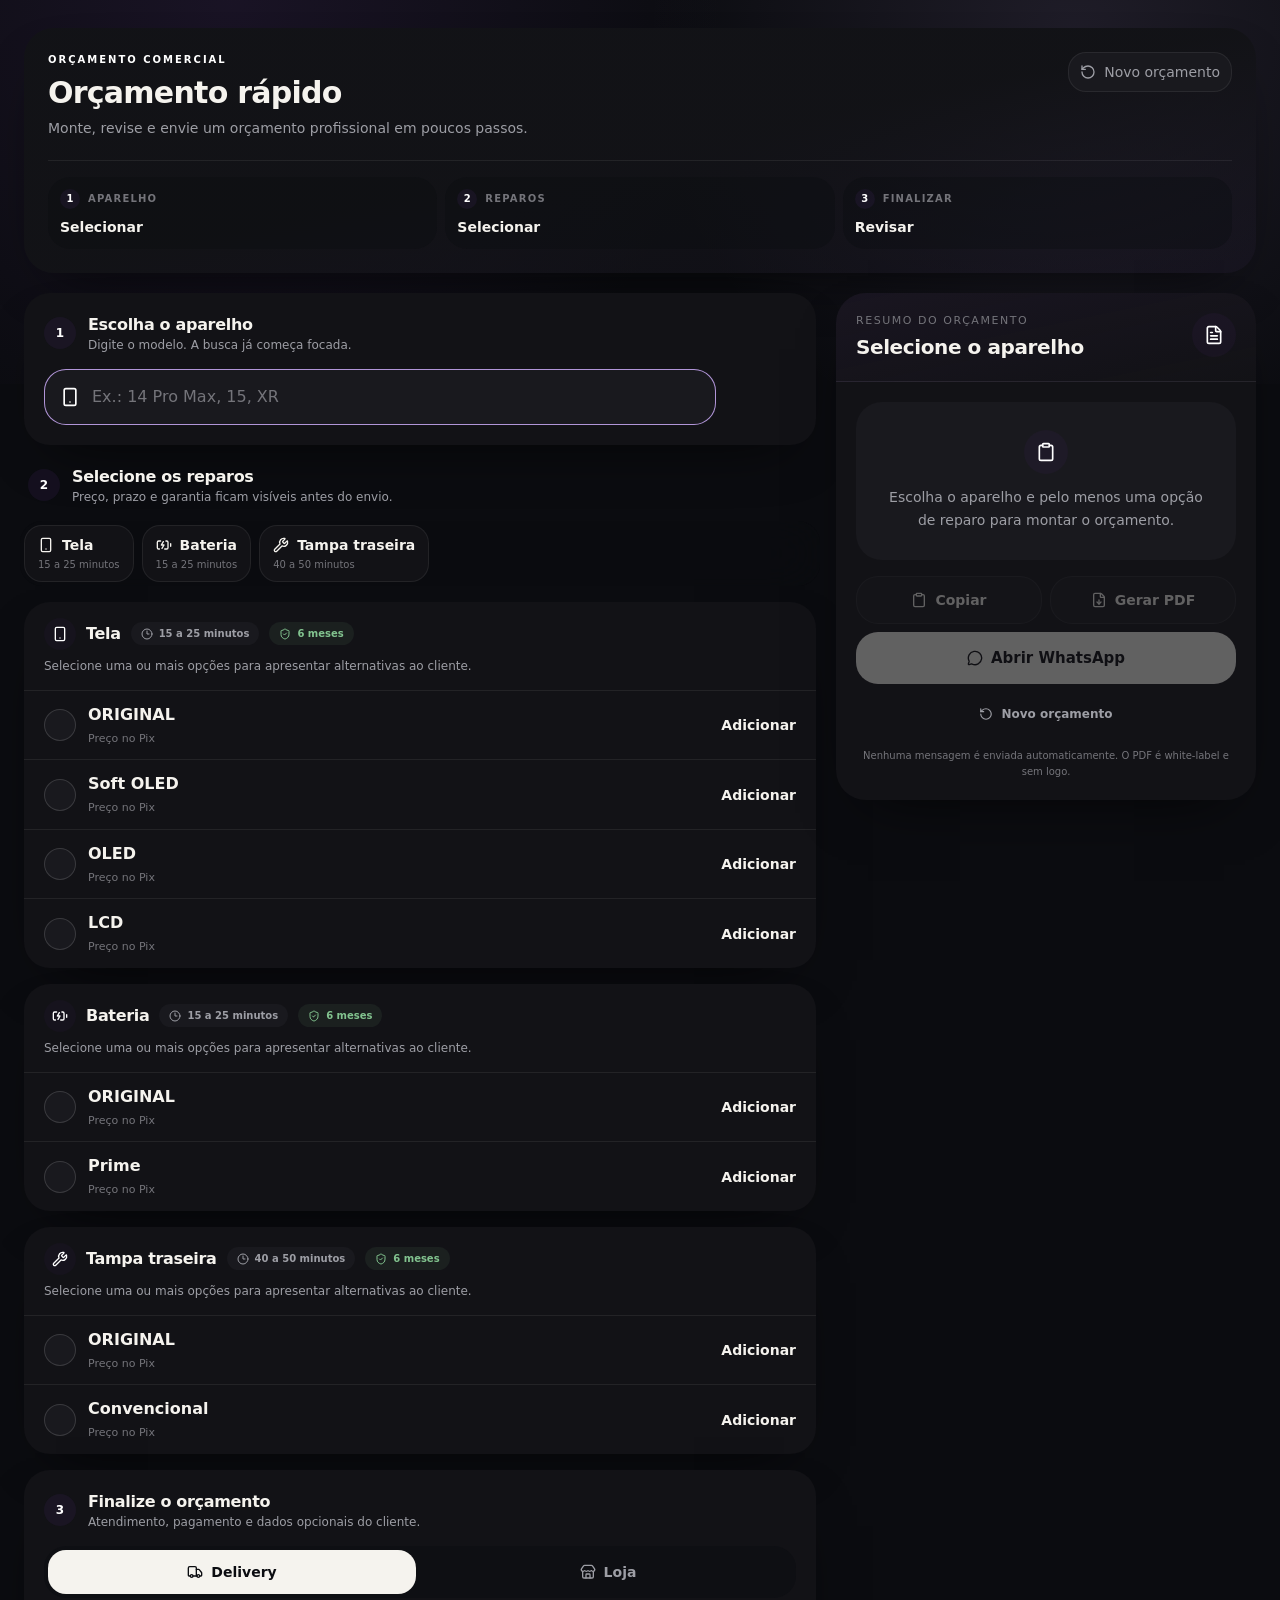
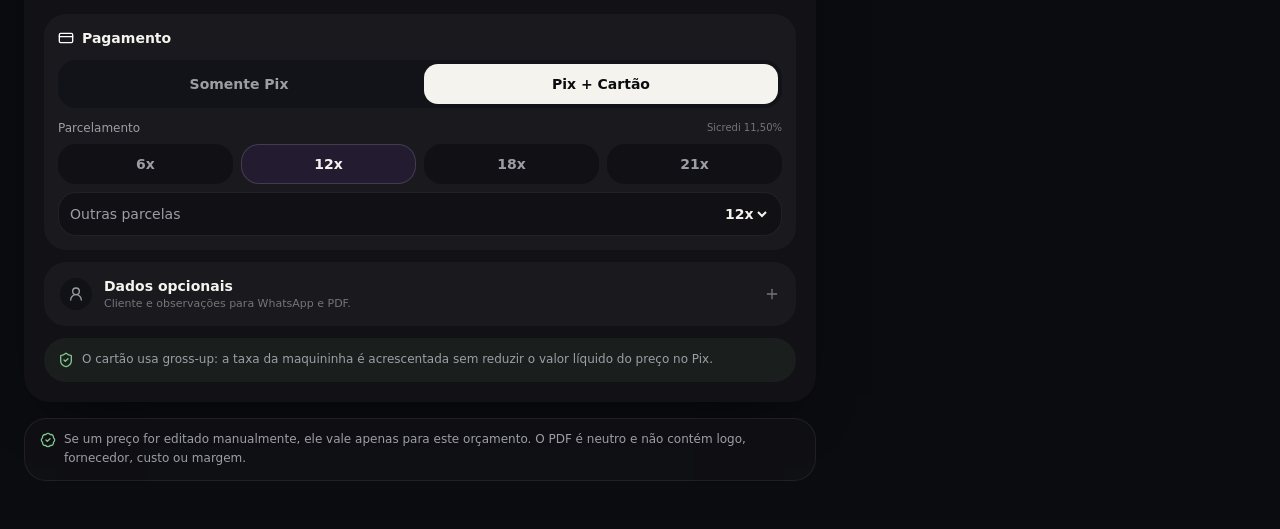
==== index.html @ ed1cbae7 "Deploy Orçamento Rápido V2 982e96f" ====
<!doctype html>
<html lang="pt-BR">
  <head>
    <meta charset="UTF-8" />
    <meta name="viewport" content="width=device-width, initial-scale=1, viewport-fit=cover" />
    <meta name="theme-color" content="#0b0c0f" />
    <meta name="robots" content="noindex,nofollow,noarchive" />
    <meta name="mobile-web-app-capable" content="yes" />
    <meta name="apple-mobile-web-app-capable" content="yes" />
    <meta name="apple-mobile-web-app-status-bar-style" content="black-translucent" />
    <title>Orçamento Rápido · Vitor IA OS</title>
    <script type="module" crossorigin src="./assets/index-CdQGtecS.js"></script>
    <link rel="stylesheet" crossorigin href="./assets/index-7ZYTep82.css">
  </head>
  <body>
    <div id="root"></div>
  </body>
</html>
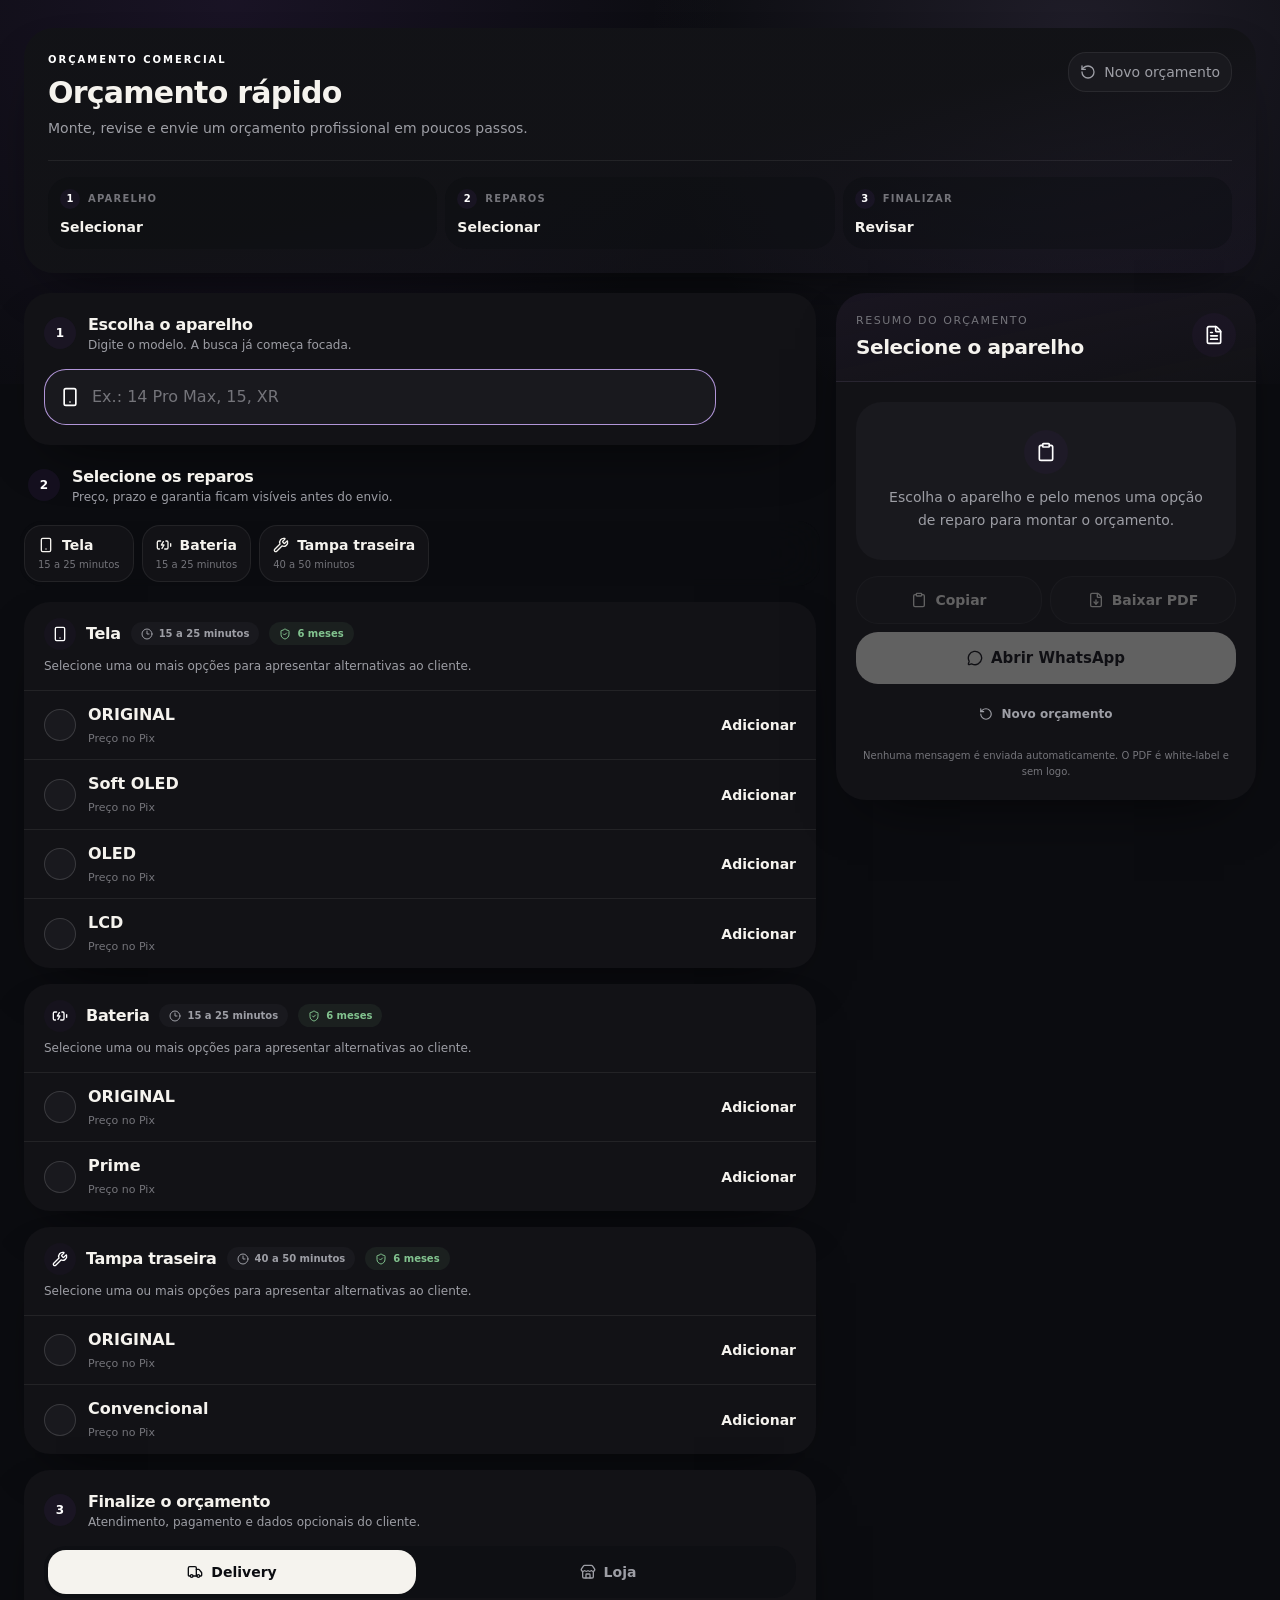
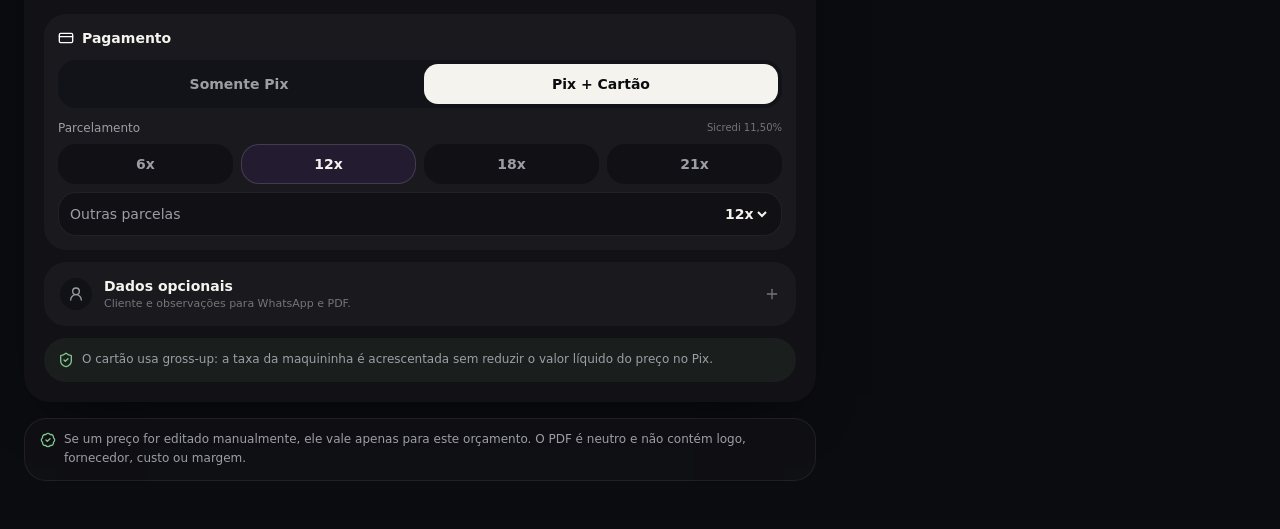
==== commit 057778e7: "Deploy PDF fix a4fff9b" ====
--- a/index.html
+++ b/index.html
@@ -9,7 +9,7 @@
     <meta name="apple-mobile-web-app-capable" content="yes" />
     <meta name="apple-mobile-web-app-status-bar-style" content="black-translucent" />
     <title>Orçamento Rápido · Vitor IA OS</title>
-    <script type="module" crossorigin src="./assets/index-CdQGtecS.js"></script>
+    <script type="module" crossorigin src="./assets/index-BFbstynN.js"></script>
     <link rel="stylesheet" crossorigin href="./assets/index-7ZYTep82.css">
   </head>
   <body>
